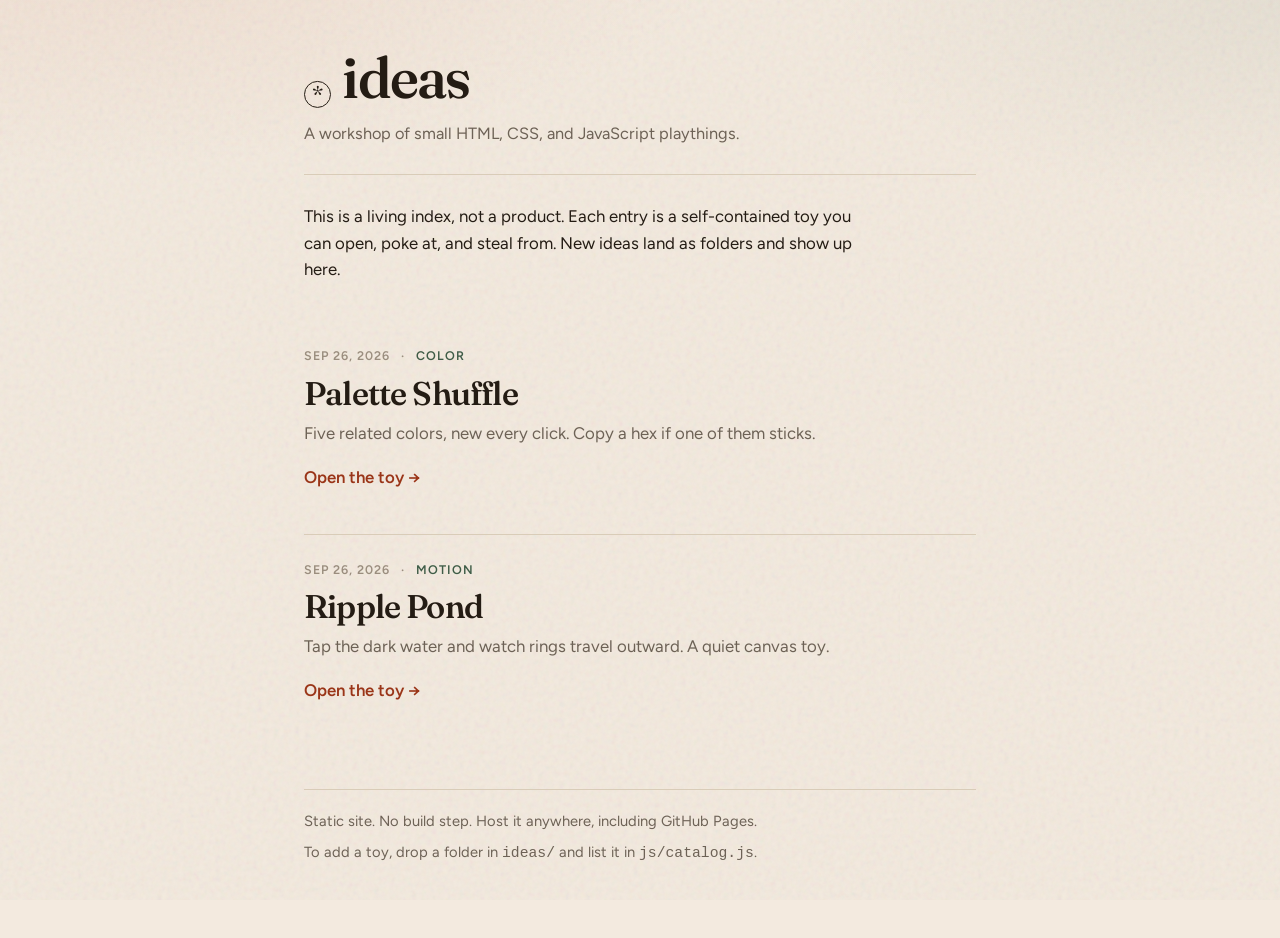
==== index.html @ 1928b09a "Add a blog-style catalog homepage and two sample toys. The repo root now serves a static ideas index" ====
<!DOCTYPE html>
<html lang="en">
  <head>
    <meta charset="utf-8" />
    <meta name="viewport" content="width=device-width, initial-scale=1" />
    <meta name="theme-color" content="#f3eadf" />
    <title>ideas</title>
    <meta
      name="description"
      content="A small workshop of HTML, CSS, and JavaScript playthings."
    />
    <link rel="preconnect" href="https://fonts.googleapis.com" />
    <link rel="preconnect" href="https://fonts.gstatic.com" crossorigin />
    <link
      href="https://fonts.googleapis.com/css2?family=Figtree:ital,wght@0,400;0,550;0,600;0,650;1,400&family=Fraunces:opsz,wght@9..144,500;9..144,560&display=swap"
      rel="stylesheet"
    />
    <link rel="stylesheet" href="css/site.css" />
  </head>
  <body>
    <div class="wrap">
      <header class="masthead">
        <a class="brand" href="./">
          <span class="mark" aria-hidden="true">*</span>
          <h1 class="site-title">ideas</h1>
        </a>
        <p class="lede">A workshop of small HTML, CSS, and JavaScript playthings.</p>
      </header>

      <section class="intro">
        <p>
          This is a living index, not a product. Each entry is a self-contained
          toy you can open, poke at, and steal from. New ideas land as folders
          and show up here.
        </p>
      </section>

      <section class="feed" id="ideas" aria-label="Ideas">
        <noscript>
          <article class="idea">
            <p class="idea-meta">
              <time datetime="2026-09-26">Sep 26, 2026</time>
              <span class="idea-tag">color</span>
            </p>
            <h2 class="idea-title">
              <a href="ideas/palette-shuffle/">Palette Shuffle</a>
            </h2>
            <p class="idea-blurb">
              Five related colors, new every click. Copy a hex if one of them sticks.
            </p>
            <p class="idea-more"><a href="ideas/palette-shuffle/">Open the toy</a></p>
          </article>
          <article class="idea">
            <p class="idea-meta">
              <time datetime="2026-09-26">Sep 26, 2026</time>
              <span class="idea-tag">motion</span>
            </p>
            <h2 class="idea-title">
              <a href="ideas/ripple-pond/">Ripple Pond</a>
            </h2>
            <p class="idea-blurb">
              Tap the dark water and watch rings travel outward. A quiet canvas toy.
            </p>
            <p class="idea-more"><a href="ideas/ripple-pond/">Open the toy</a></p>
          </article>
        </noscript>
      </section>

      <footer class="colophon">
        <p>Static site. No build step. Host it anywhere, including GitHub Pages.</p>
        <p>To add a toy, drop a folder in <code>ideas/</code> and list it in <code>js/catalog.js</code>.</p>
      </footer>
    </div>
    <script src="js/catalog.js"></script>
    <script src="js/home.js"></script>
  </body>
</html>
---- css/site.css ----
:root {
  --bg: #f3eadf;
  --bg-deep: #ebe1d3;
  --ink: #241c14;
  --muted: #6d6256;
  --faint: #9a8d7e;
  --line: #d9ccb8;
  --accent: #c24d2c;
  --accent-deep: #9a3518;
  --sage: #3f5c47;
  --card: #fffaf3;
  --shadow: 0 18px 40px -28px rgba(36, 28, 20, 0.45);
  --serif: "Fraunces", "Iowan Old Style", "Palatino Linotype", Palatino, serif;
  --sans: "Figtree", "Segoe UI", system-ui, sans-serif;
  --measure: 42rem;
}

*,
*::before,
*::after {
  box-sizing: border-box;
}

html {
  background: var(--bg);
}

body {
  margin: 0;
  min-height: 100vh;
  color: var(--ink);
  background:
    radial-gradient(1200px 480px at 8% -10%, rgba(194, 77, 44, 0.08), transparent 55%),
    radial-gradient(900px 420px at 100% 0%, rgba(63, 92, 71, 0.07), transparent 50%),
    var(--bg);
  font-family: var(--sans);
  font-size: 1.05rem;
  line-height: 1.6;
}

body::before {
  content: "";
  pointer-events: none;
  position: fixed;
  inset: 0;
  opacity: 0.18;
  background-image: url("data:image/svg+xml,%3Csvg viewBox='0 0 200 200' xmlns='http://www.w3.org/2000/svg'%3E%3Cfilter id='n'%3E%3CfeTurbulence type='fractalNoise' baseFrequency='0.85' numOctaves='2' stitchTiles='stitch'/%3E%3C/filter%3E%3Crect width='100%25' height='100%25' filter='url(%23n)' opacity='0.55'/%3E%3C/svg%3E");
  mix-blend-mode: multiply;
}

a {
  color: var(--accent-deep);
  text-decoration-thickness: 1px;
  text-underline-offset: 0.18em;
}

a:hover {
  color: var(--accent);
}

:focus-visible {
  outline: 2px solid var(--accent);
  outline-offset: 3px;
}

.wrap {
  width: min(var(--measure), calc(100% - 2.4rem));
  margin: 0 auto;
  padding: 3.2rem 0 4.5rem;
  position: relative;
}

.masthead {
  display: flex;
  flex-direction: column;
  gap: 0.85rem;
  padding-bottom: 1.8rem;
  border-bottom: 1px solid var(--line);
}

.brand {
  display: flex;
  align-items: baseline;
  gap: 0.7rem;
  text-decoration: none;
  color: inherit;
}

.mark {
  display: inline-grid;
  place-items: center;
  width: 1.7rem;
  height: 1.7rem;
  border: 1.5px solid var(--ink);
  border-radius: 999px;
  font-family: var(--serif);
  font-size: 1.15rem;
  line-height: 1;
  translate: 0 0.12rem;
}

.site-title {
  margin: 0;
  font-family: var(--serif);
  font-size: clamp(2.4rem, 7vw, 3.6rem);
  font-weight: 560;
  font-optical-sizing: auto;
  letter-spacing: -0.03em;
  line-height: 0.95;
}

.lede {
  margin: 0;
  max-width: 30rem;
  color: var(--muted);
  font-size: 1.02rem;
}

.intro {
  margin: 1.7rem 0 2.4rem;
  color: var(--ink);
  max-width: 36rem;
}

.intro p {
  margin: 0;
}

.feed {
  display: flex;
  flex-direction: column;
  gap: 0;
}

.idea {
  padding: 1.55rem 0 1.65rem;
  border-top: 1px solid var(--line);
}

.idea:first-child {
  border-top: 0;
}

.idea-meta {
  display: flex;
  align-items: center;
  gap: 0.7rem;
  margin: 0 0 0.55rem;
  color: var(--faint);
  font-size: 0.78rem;
  font-weight: 600;
  letter-spacing: 0.08em;
  text-transform: uppercase;
}

.idea-tag {
  color: var(--sage);
}

.idea-tag::before {
  content: "·";
  margin-right: 0.7rem;
  color: var(--faint);
}

.idea-title {
  margin: 0 0 0.45rem;
  font-family: var(--serif);
  font-size: clamp(1.65rem, 4vw, 2.05rem);
  font-weight: 560;
  letter-spacing: -0.025em;
  line-height: 1.15;
}

.idea-title a {
  color: inherit;
  text-decoration: none;
}

.idea-title a:hover {
  color: var(--accent-deep);
}

.idea-blurb {
  margin: 0 0 0.85rem;
  color: var(--muted);
  max-width: 34rem;
}

.idea-more a {
  font-weight: 600;
  text-decoration: none;
}

.idea-more a::after {
  content: " →";
}

.idea-more a:hover {
  text-decoration: underline;
}

.empty {
  color: var(--muted);
  padding: 1rem 0 2rem;
}

.colophon {
  margin-top: 2.6rem;
  padding-top: 1.3rem;
  border-top: 1px solid var(--line);
  color: var(--muted);
  font-size: 0.92rem;
}

.colophon p {
  margin: 0 0 0.45rem;
}

.colophon p:last-child {
  margin-bottom: 0;
}

@media (max-width: 540px) {
  .wrap {
    width: min(var(--measure), calc(100% - 1.7rem));
    padding-top: 2.2rem;
  }

  body {
    font-size: 1rem;
  }
}

@media (prefers-reduced-motion: reduce) {
  * {
    scroll-behavior: auto !important;
    transition: none !important;
    animation: none !important;
  }
}
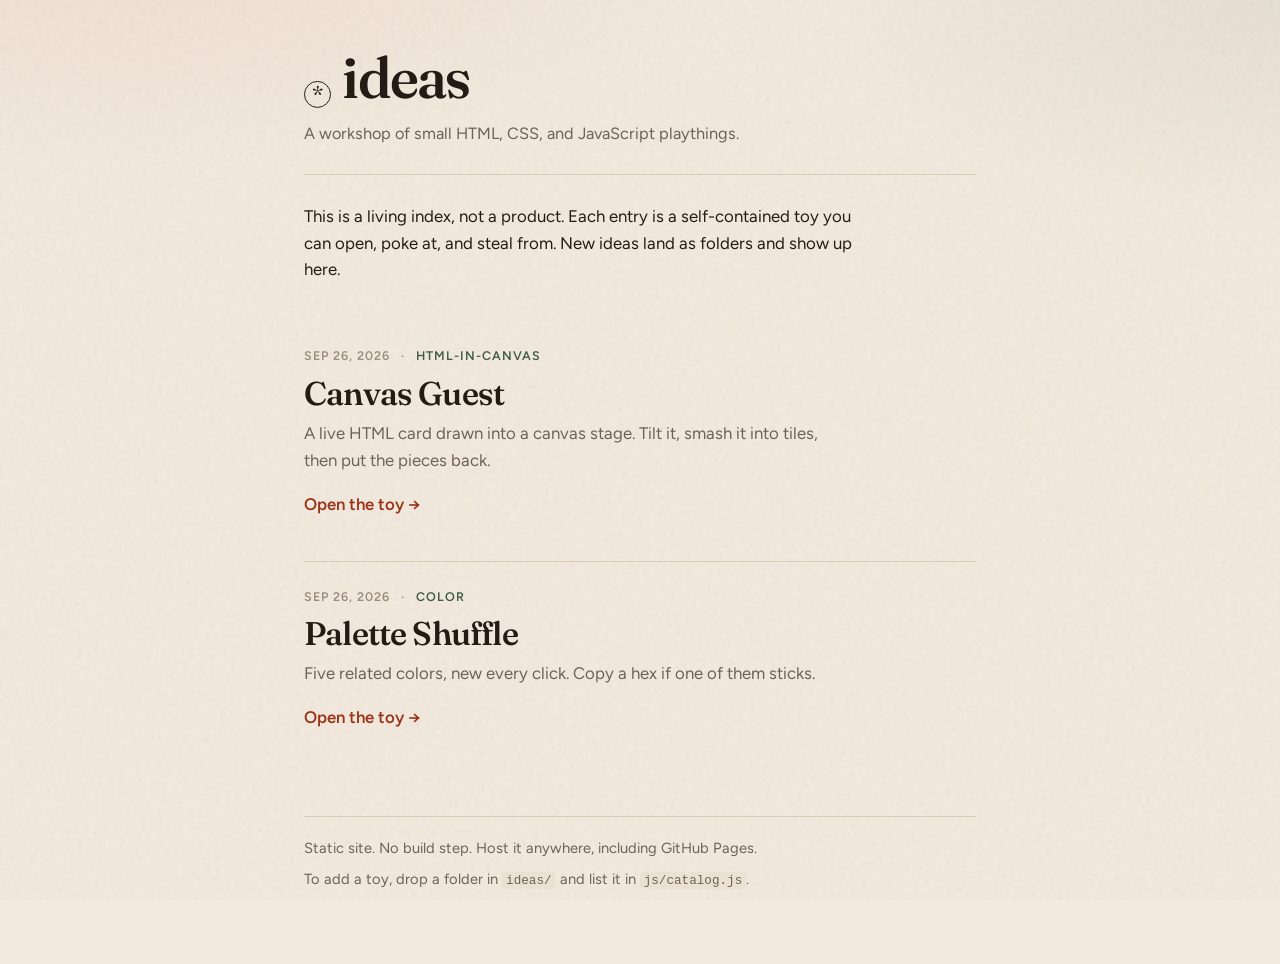
==== commit f9d886d3: "Add Pages deploy and a featured html-in-canvas toy. Publish the static root with the official Pages " ====
--- a/index.html
+++ b/index.html
@@ -40,6 +40,19 @@
           <article class="idea">
             <p class="idea-meta">
               <time datetime="2026-09-26">Sep 26, 2026</time>
+              <span class="idea-tag">html-in-canvas</span>
+            </p>
+            <h2 class="idea-title">
+              <a href="ideas/canvas-guest/">Canvas Guest</a>
+            </h2>
+            <p class="idea-blurb">
+              A live HTML card drawn into a canvas stage. Tilt it, smash it into tiles, then put the pieces back.
+            </p>
+            <p class="idea-more"><a href="ideas/canvas-guest/">Open the toy</a></p>
+          </article>
+          <article class="idea">
+            <p class="idea-meta">
+              <time datetime="2026-09-26">Sep 26, 2026</time>
               <span class="idea-tag">color</span>
             </p>
             <h2 class="idea-title">
@@ -49,19 +62,6 @@
               Five related colors, new every click. Copy a hex if one of them sticks.
             </p>
             <p class="idea-more"><a href="ideas/palette-shuffle/">Open the toy</a></p>
-          </article>
-          <article class="idea">
-            <p class="idea-meta">
-              <time datetime="2026-09-26">Sep 26, 2026</time>
-              <span class="idea-tag">motion</span>
-            </p>
-            <h2 class="idea-title">
-              <a href="ideas/ripple-pond/">Ripple Pond</a>
-            </h2>
-            <p class="idea-blurb">
-              Tap the dark water and watch rings travel outward. A quiet canvas toy.
-            </p>
-            <p class="idea-more"><a href="ideas/ripple-pond/">Open the toy</a></p>
           </article>
         </noscript>
       </section>
--- a/css/site.css
+++ b/css/site.css
@@ -221,6 +221,13 @@
   margin-bottom: 0;
 }
 
+.colophon code {
+  font-size: 0.86em;
+  padding: 0.08em 0.32em;
+  border-radius: 4px;
+  background: var(--bg-deep);
+}
+
 @media (max-width: 540px) {
   .wrap {
     width: min(var(--measure), calc(100% - 1.7rem));
